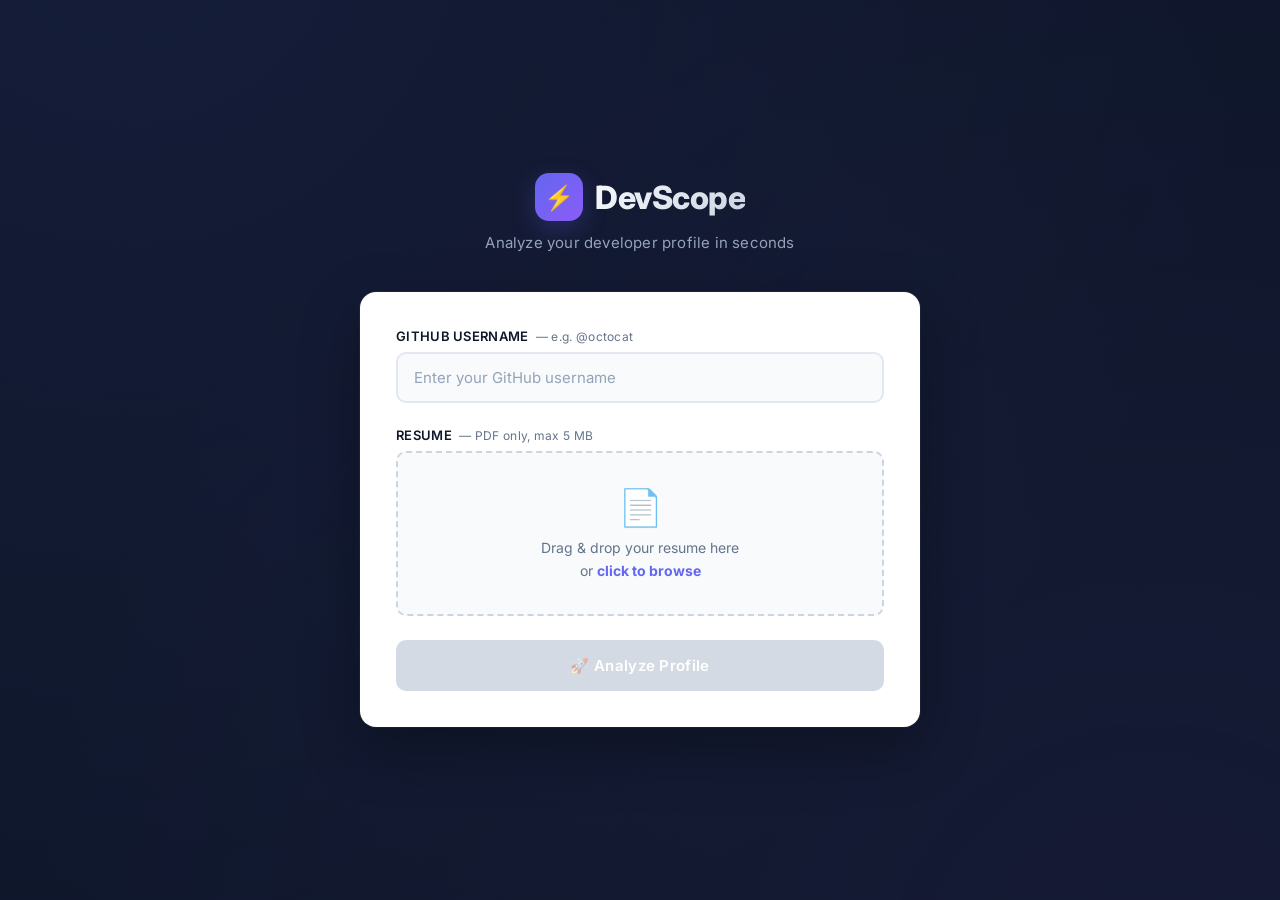
==== src/main/resources/static/index.html @ 1b8dd966 "Frontend (Index and Results)" ====
<!DOCTYPE html>
<html lang="en">
<head>
    <meta charset="UTF-8">
    <meta name="viewport" content="width=device-width, initial-scale=1.0">
    <title>DevScope — Analyze Your Developer Profile</title>
    <meta name="description" content="DevScope analyzes your GitHub profile and resume to generate a comprehensive developer score with actionable suggestions.">
    <link rel="preconnect" href="https://fonts.googleapis.com">
    <link rel="preconnect" href="https://fonts.gstatic.com" crossorigin>
    <link href="https://fonts.googleapis.com/css2?family=Inter:wght@300;400;500;600;700;800&display=swap" rel="stylesheet">
    <style>
        /* ─── Reset & Base ────────────────────────────────────────── */
        *, *::before, *::after {
            margin: 0;
            padding: 0;
            box-sizing: border-box;
        }

        :root {
            --bg-primary: #0f172a;
            --bg-secondary: #1e293b;
            --bg-card: #ffffff;
            --accent: #6366f1;
            --accent-hover: #4f46e5;
            --accent-glow: rgba(99, 102, 241, 0.25);
            --text-primary: #f8fafc;
            --text-secondary: #94a3b8;
            --text-dark: #0f172a;
            --text-muted: #64748b;
            --border: #334155;
            --error: #ef4444;
            --error-bg: rgba(239, 68, 68, 0.1);
            --success: #22c55e;
            --radius: 16px;
            --radius-sm: 10px;
            --transition: 0.3s cubic-bezier(0.4, 0, 0.2, 1);
        }

        body {
            font-family: 'Inter', -apple-system, BlinkMacSystemFont, sans-serif;
            background: var(--bg-primary);
            color: var(--text-primary);
            min-height: 100vh;
            display: flex;
            align-items: center;
            justify-content: center;
            padding: 24px;
            overflow-x: hidden;
        }

        /* ─── Animated Background ─────────────────────────────────── */
        body::before {
            content: '';
            position: fixed;
            top: -50%;
            left: -50%;
            width: 200%;
            height: 200%;
            background: radial-gradient(circle at 30% 20%, rgba(99, 102, 241, 0.08) 0%, transparent 50%),
                        radial-gradient(circle at 70% 80%, rgba(139, 92, 246, 0.06) 0%, transparent 50%);
            animation: bgDrift 20s ease-in-out infinite alternate;
            z-index: -1;
        }

        @keyframes bgDrift {
            0% { transform: translate(0, 0) rotate(0deg); }
            100% { transform: translate(-3%, -3%) rotate(2deg); }
        }

        /* ─── Container ───────────────────────────────────────────── */
        .container {
            width: 100%;
            max-width: 560px;
            animation: fadeSlideUp 0.7s ease-out;
        }

        @keyframes fadeSlideUp {
            from {
                opacity: 0;
                transform: translateY(30px);
            }
            to {
                opacity: 1;
                transform: translateY(0);
            }
        }

        /* ─── Header ──────────────────────────────────────────────── */
        .header {
            text-align: center;
            margin-bottom: 40px;
        }

        .logo {
            display: inline-flex;
            align-items: center;
            gap: 12px;
            margin-bottom: 12px;
        }

        .logo-icon {
            width: 48px;
            height: 48px;
            background: linear-gradient(135deg, var(--accent), #8b5cf6);
            border-radius: 14px;
            display: flex;
            align-items: center;
            justify-content: center;
            font-size: 24px;
            box-shadow: 0 8px 24px var(--accent-glow);
        }

        .logo-text {
            font-size: 32px;
            font-weight: 800;
            letter-spacing: -0.5px;
            background: linear-gradient(135deg, #f8fafc, #cbd5e1);
            -webkit-background-clip: text;
            -webkit-text-fill-color: transparent;
            background-clip: text;
        }

        .subtitle {
            color: var(--text-secondary);
            font-size: 15px;
            font-weight: 400;
            letter-spacing: 0.2px;
        }

        /* ─── Card ────────────────────────────────────────────────── */
        .card {
            background: var(--bg-card);
            border-radius: var(--radius);
            padding: 36px;
            box-shadow: 0 20px 60px rgba(0, 0, 0, 0.3),
                        0 0 0 1px rgba(255, 255, 255, 0.05);
        }

        /* ─── Form ────────────────────────────────────────────────── */
        .form-group {
            margin-bottom: 24px;
        }

        .form-label {
            display: block;
            font-size: 13px;
            font-weight: 600;
            color: var(--text-dark);
            margin-bottom: 8px;
            letter-spacing: 0.3px;
            text-transform: uppercase;
        }

        .form-hint {
            font-size: 12px;
            color: var(--text-muted);
            font-weight: 400;
            text-transform: none;
            margin-left: 4px;
        }

        .text-input {
            width: 100%;
            padding: 14px 16px;
            font-family: 'Inter', sans-serif;
            font-size: 15px;
            color: var(--text-dark);
            background: #f8fafc;
            border: 2px solid #e2e8f0;
            border-radius: var(--radius-sm);
            outline: none;
            transition: var(--transition);
        }

        .text-input::placeholder {
            color: #94a3b8;
        }

        .text-input:focus {
            border-color: var(--accent);
            box-shadow: 0 0 0 4px var(--accent-glow);
            background: #fff;
        }

        /* ─── Drop Zone ───────────────────────────────────────────── */
        .drop-zone {
            position: relative;
            border: 2px dashed #cbd5e1;
            border-radius: var(--radius-sm);
            padding: 32px 16px;
            text-align: center;
            cursor: pointer;
            transition: var(--transition);
            background: #f8fafc;
        }

        .drop-zone:hover,
        .drop-zone.drag-over {
            border-color: var(--accent);
            background: rgba(99, 102, 241, 0.04);
            box-shadow: 0 0 0 4px var(--accent-glow);
        }

        .drop-zone.has-file {
            border-color: var(--success);
            border-style: solid;
            background: rgba(34, 197, 94, 0.04);
        }

        .drop-zone-icon {
            font-size: 36px;
            margin-bottom: 8px;
            display: block;
        }

        .drop-zone-text {
            font-size: 14px;
            color: var(--text-muted);
            line-height: 1.6;
        }

        .drop-zone-text strong {
            color: var(--accent);
        }

        .drop-zone input[type="file"] {
            position: absolute;
            inset: 0;
            width: 100%;
            height: 100%;
            opacity: 0;
            cursor: pointer;
        }

        .file-name {
            display: flex;
            align-items: center;
            justify-content: center;
            gap: 8px;
            margin-top: 12px;
            font-size: 13px;
            font-weight: 500;
            color: var(--success);
        }

        .file-name.hidden {
            display: none;
        }

        /* ─── Button ──────────────────────────────────────────────── */
        .btn-primary {
            width: 100%;
            padding: 16px;
            font-family: 'Inter', sans-serif;
            font-size: 15px;
            font-weight: 600;
            color: #fff;
            background: linear-gradient(135deg, var(--accent), #8b5cf6);
            border: none;
            border-radius: var(--radius-sm);
            cursor: pointer;
            transition: var(--transition);
            letter-spacing: 0.3px;
            position: relative;
            overflow: hidden;
        }

        .btn-primary::before {
            content: '';
            position: absolute;
            inset: 0;
            background: linear-gradient(135deg, rgba(255,255,255,0.1), transparent);
            opacity: 0;
            transition: var(--transition);
        }

        .btn-primary:hover:not(:disabled)::before {
            opacity: 1;
        }

        .btn-primary:hover:not(:disabled) {
            transform: translateY(-2px);
            box-shadow: 0 8px 24px var(--accent-glow);
        }

        .btn-primary:active:not(:disabled) {
            transform: translateY(0);
        }

        .btn-primary:disabled {
            opacity: 0.4;
            cursor: not-allowed;
            background: #94a3b8;
        }

        /* ─── Loading State ───────────────────────────────────────── */
        .loading-overlay {
            display: none;
            flex-direction: column;
            align-items: center;
            gap: 20px;
            padding: 48px 16px;
        }

        .loading-overlay.visible {
            display: flex;
        }

        .spinner {
            width: 48px;
            height: 48px;
            border: 4px solid #e2e8f0;
            border-top-color: var(--accent);
            border-radius: 50%;
            animation: spin 0.8s linear infinite;
        }

        @keyframes spin {
            to { transform: rotate(360deg); }
        }

        .loading-text {
            font-size: 15px;
            font-weight: 500;
            color: var(--text-muted);
        }

        .loading-sub {
            font-size: 12px;
            color: #94a3b8;
            margin-top: -12px;
        }

        /* ─── Error ───────────────────────────────────────────────── */
        .error-msg {
            display: none;
            align-items: center;
            gap: 10px;
            padding: 14px 16px;
            background: var(--error-bg);
            border: 1px solid rgba(239, 68, 68, 0.2);
            border-radius: var(--radius-sm);
            font-size: 13px;
            color: var(--error);
            margin-bottom: 20px;
            line-height: 1.5;
        }

        .error-msg.visible {
            display: flex;
        }

        .error-msg span.icon {
            font-size: 18px;
            flex-shrink: 0;
        }

        /* ─── Footer ──────────────────────────────────────────────── */
        .footer {
            text-align: center;
            margin-top: 28px;
            font-size: 12px;
            color: var(--text-secondary);
        }

        .footer a {
            color: var(--accent);
            text-decoration: none;
        }

        /* ─── Responsive ──────────────────────────────────────────── */
        @media (max-width: 480px) {
            body {
                padding: 16px;
                align-items: flex-start;
                padding-top: 40px;
            }
            .card {
                padding: 24px;
            }
            .logo-text {
                font-size: 26px;
            }
            .logo-icon {
                width: 40px;
                height: 40px;
                font-size: 20px;
            }
        }
    </style>
</head>
<body>
    <div class="container">
        <!-- Header -->
        <div class="header">
            <div class="logo">
                <div class="logo-icon">⚡</div>
                <span class="logo-text">DevScope</span>
            </div>
            <p class="subtitle">Analyze your developer profile in seconds</p>
        </div>

        <!-- Card -->
        <div class="card">
            <!-- Error -->
            <div class="error-msg" id="errorMsg">
                <span class="icon">⚠️</span>
                <span id="errorText">Something went wrong. Please try again.</span>
            </div>

            <!-- Form -->
            <form id="analyzeForm" autocomplete="off">
                <!-- GitHub Username -->
                <div class="form-group">
                    <label class="form-label" for="githubUsername">
                        GitHub Username
                        <span class="form-hint">— e.g. @octocat</span>
                    </label>
                    <input
                        type="text"
                        id="githubUsername"
                        class="text-input"
                        placeholder="Enter your GitHub username"
                        required
                    >
                </div>

                <!-- Resume Upload -->
                <div class="form-group">
                    <label class="form-label">
                        Resume
                        <span class="form-hint">— PDF only, max 5 MB</span>
                    </label>
                    <div class="drop-zone" id="dropZone">
                        <span class="drop-zone-icon">📄</span>
                        <div class="drop-zone-text">
                            Drag & drop your resume here<br>
                            or <strong>click to browse</strong>
                        </div>
                        <input type="file" id="resumeFile" accept=".pdf,application/pdf">
                    </div>
                    <div class="file-name hidden" id="fileName">
                        <span>✅</span>
                        <span id="fileNameText"></span>
                    </div>
                </div>

                <!-- Submit -->
                <button type="submit" class="btn-primary" id="submitBtn" disabled>
                    🚀 Analyze Profile
                </button>
            </form>

            <!-- Loading -->
            <div class="loading-overlay" id="loadingOverlay">
                <div class="spinner"></div>
                <div class="loading-text">Analyzing your profile…</div>
                <div class="loading-sub">Fetching GitHub data & scoring. This may take a moment.</div>
            </div>
        </div>


    </div>

    <script>
        // ═══════════════════════════════════════════════════════════════
        //  Configuration
        // ═══════════════════════════════════════════════════════════════
        const API_BASE_URL = 'http://localhost:8080';

        // ═══════════════════════════════════════════════════════════════
        //  DOM References
        // ═══════════════════════════════════════════════════════════════
        const form           = document.getElementById('analyzeForm');
        const usernameInput  = document.getElementById('githubUsername');
        const resumeInput    = document.getElementById('resumeFile');
        const dropZone       = document.getElementById('dropZone');
        const fileNameEl     = document.getElementById('fileName');
        const fileNameText   = document.getElementById('fileNameText');
        const submitBtn      = document.getElementById('submitBtn');
        const loadingOverlay = document.getElementById('loadingOverlay');
        const errorMsg       = document.getElementById('errorMsg');
        const errorText      = document.getElementById('errorText');

        // ═══════════════════════════════════════════════════════════════
        //  Validation — enable/disable button
        // ═══════════════════════════════════════════════════════════════
        function validateForm() {
            const hasUsername = usernameInput.value.trim().length > 0;
            const hasFile     = resumeInput.files.length > 0;
            submitBtn.disabled = !(hasUsername && hasFile);
        }

        usernameInput.addEventListener('input', validateForm);
        resumeInput.addEventListener('change', () => {
            if (resumeInput.files.length > 0) {
                const file = resumeInput.files[0];
                fileNameText.textContent = file.name;
                fileNameEl.classList.remove('hidden');
                dropZone.classList.add('has-file');
            } else {
                fileNameEl.classList.add('hidden');
                dropZone.classList.remove('has-file');
            }
            validateForm();
        });

        // ─── Drag & Drop visual feedback ─────────────────────────────
        dropZone.addEventListener('dragover', (e) => {
            e.preventDefault();
            dropZone.classList.add('drag-over');
        });
        dropZone.addEventListener('dragleave', () => {
            dropZone.classList.remove('drag-over');
        });
        dropZone.addEventListener('drop', (e) => {
            e.preventDefault();
            dropZone.classList.remove('drag-over');
            if (e.dataTransfer.files.length > 0) {
                resumeInput.files = e.dataTransfer.files;
                resumeInput.dispatchEvent(new Event('change'));
            }
        });

        // ═══════════════════════════════════════════════════════════════
        //  Error Helpers
        // ═══════════════════════════════════════════════════════════════
        function showError(msg) {
            errorText.textContent = msg;
            errorMsg.classList.add('visible');
        }

        function hideError() {
            errorMsg.classList.remove('visible');
        }

        // ═══════════════════════════════════════════════════════════════
        //  Form Submission
        // ═══════════════════════════════════════════════════════════════
        form.addEventListener('submit', async (e) => {
            e.preventDefault();
            hideError();

            const username = usernameInput.value.trim();
            const file     = resumeInput.files[0];

            if (!username || !file) return;

            // Switch to loading state
            form.style.display = 'none';
            loadingOverlay.classList.add('visible');

            try {
                // ── POST /api/analyze ───────────────────────────────
                const formData = new FormData();
                formData.append('githubUsername', username);
                formData.append('resume', file);

                const postRes = await fetch(`${API_BASE_URL}/api/analyze`, {
                    method: 'POST',
                    body: formData,
                });

                if (!postRes.ok) {
                    const errBody = await postRes.json().catch(() => null);
                    throw new Error(errBody?.error || `Server returned ${postRes.status}`);
                }

                const { id } = await postRes.json();

                // ── Poll GET /api/analyze/{id} every 2s ─────────────
                pollForResult(id);

            } catch (err) {
                form.style.display = 'block';
                loadingOverlay.classList.remove('visible');
                showError(err.message || 'Failed to start analysis. Is the backend running?');
            }
        });

        // ═══════════════════════════════════════════════════════════════
        //  Polling
        // ═══════════════════════════════════════════════════════════════
        function pollForResult(id) {
            const interval = setInterval(async () => {
                try {
                    const res = await fetch(`${API_BASE_URL}/api/analyze/${id}`);

                    if (!res.ok) {
                        throw new Error(`Polling failed with status ${res.status}`);
                    }

                    const data = await res.json();

                    if (data.status === 'COMPLETED') {
                        clearInterval(interval);
                        window.location.href = `results.html?id=${id}`;
                    } else if (data.status === 'FAILED') {
                        clearInterval(interval);
                        form.style.display = 'block';
                        loadingOverlay.classList.remove('visible');
                        showError(data.suggestions || 'Analysis failed. Please check the username and try again.');
                    }
                    // else still PROCESSING — keep polling
                } catch (err) {
                    clearInterval(interval);
                    form.style.display = 'block';
                    loadingOverlay.classList.remove('visible');
                    showError(err.message || 'Lost connection while waiting for results.');
                }
            }, 2000);
        }
    </script>
</body>
</html>
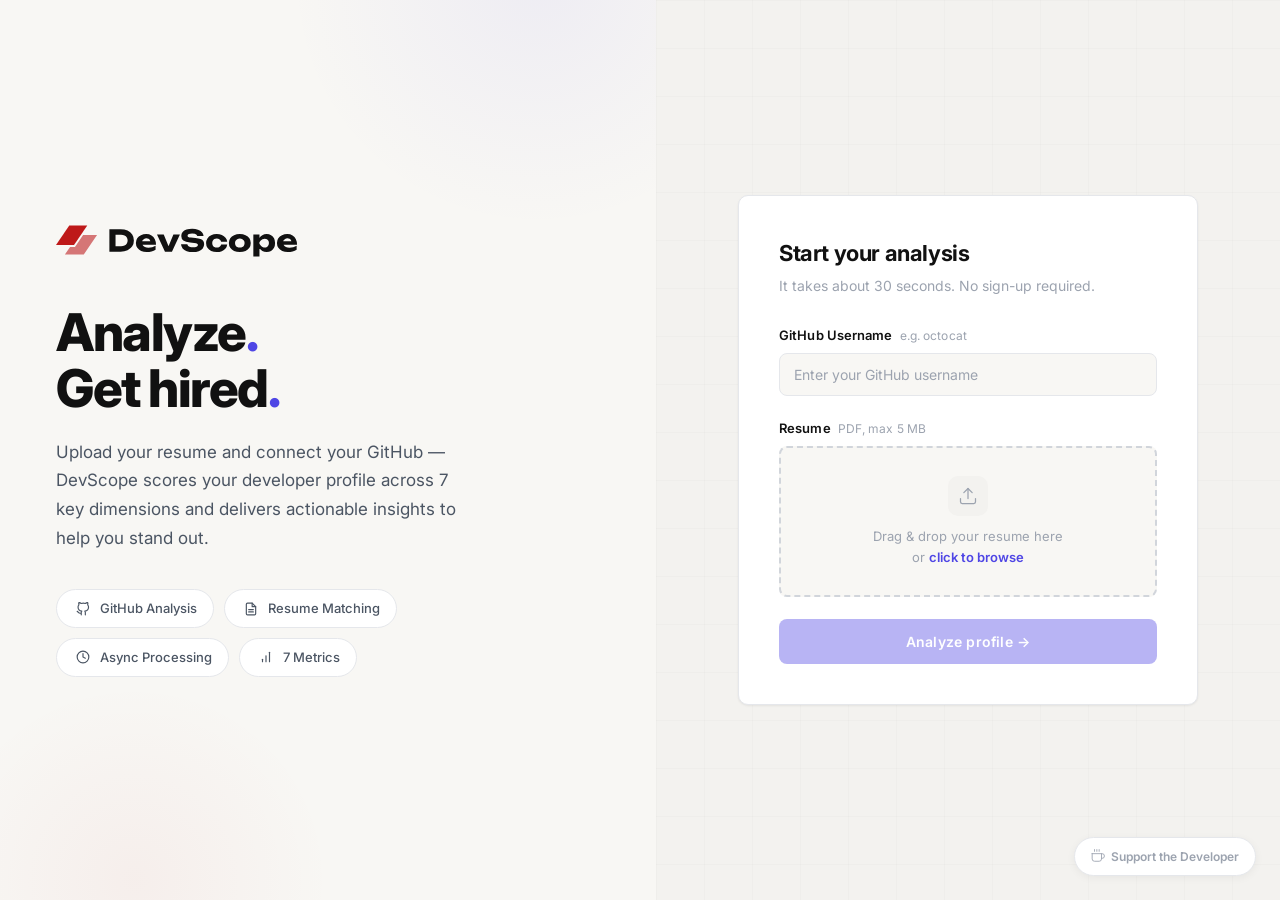
==== commit 93284805: "UI Changes" ====
--- a/src/main/resources/static/index.html
+++ b/src/main/resources/static/index.html
@@ -1,615 +1,264 @@
 <!DOCTYPE html>
 <html lang="en">
 <head>
-    <meta charset="UTF-8">
-    <meta name="viewport" content="width=device-width, initial-scale=1.0">
-    <title>DevScope — Analyze Your Developer Profile</title>
-    <meta name="description" content="DevScope analyzes your GitHub profile and resume to generate a comprehensive developer score with actionable suggestions.">
-    <link rel="preconnect" href="https://fonts.googleapis.com">
-    <link rel="preconnect" href="https://fonts.gstatic.com" crossorigin>
-    <link href="https://fonts.googleapis.com/css2?family=Inter:wght@300;400;500;600;700;800&display=swap" rel="stylesheet">
-    <style>
-        /* ─── Reset & Base ────────────────────────────────────────── */
-        *, *::before, *::after {
-            margin: 0;
-            padding: 0;
-            box-sizing: border-box;
-        }
-
-        :root {
-            --bg-primary: #0f172a;
-            --bg-secondary: #1e293b;
-            --bg-card: #ffffff;
-            --accent: #6366f1;
-            --accent-hover: #4f46e5;
-            --accent-glow: rgba(99, 102, 241, 0.25);
-            --text-primary: #f8fafc;
-            --text-secondary: #94a3b8;
-            --text-dark: #0f172a;
-            --text-muted: #64748b;
-            --border: #334155;
-            --error: #ef4444;
-            --error-bg: rgba(239, 68, 68, 0.1);
-            --success: #22c55e;
-            --radius: 16px;
-            --radius-sm: 10px;
-            --transition: 0.3s cubic-bezier(0.4, 0, 0.2, 1);
-        }
-
-        body {
-            font-family: 'Inter', -apple-system, BlinkMacSystemFont, sans-serif;
-            background: var(--bg-primary);
-            color: var(--text-primary);
-            min-height: 100vh;
-            display: flex;
-            align-items: center;
-            justify-content: center;
-            padding: 24px;
-            overflow-x: hidden;
-        }
-
-        /* ─── Animated Background ─────────────────────────────────── */
-        body::before {
-            content: '';
-            position: fixed;
-            top: -50%;
-            left: -50%;
-            width: 200%;
-            height: 200%;
-            background: radial-gradient(circle at 30% 20%, rgba(99, 102, 241, 0.08) 0%, transparent 50%),
-                        radial-gradient(circle at 70% 80%, rgba(139, 92, 246, 0.06) 0%, transparent 50%);
-            animation: bgDrift 20s ease-in-out infinite alternate;
-            z-index: -1;
-        }
-
-        @keyframes bgDrift {
-            0% { transform: translate(0, 0) rotate(0deg); }
-            100% { transform: translate(-3%, -3%) rotate(2deg); }
-        }
-
-        /* ─── Container ───────────────────────────────────────────── */
-        .container {
-            width: 100%;
-            max-width: 560px;
-            animation: fadeSlideUp 0.7s ease-out;
-        }
-
-        @keyframes fadeSlideUp {
-            from {
-                opacity: 0;
-                transform: translateY(30px);
-            }
-            to {
-                opacity: 1;
-                transform: translateY(0);
-            }
-        }
-
-        /* ─── Header ──────────────────────────────────────────────── */
-        .header {
-            text-align: center;
-            margin-bottom: 40px;
-        }
-
-        .logo {
-            display: inline-flex;
-            align-items: center;
-            gap: 12px;
-            margin-bottom: 12px;
-        }
-
-        .logo-icon {
-            width: 48px;
-            height: 48px;
-            background: linear-gradient(135deg, var(--accent), #8b5cf6);
-            border-radius: 14px;
-            display: flex;
-            align-items: center;
-            justify-content: center;
-            font-size: 24px;
-            box-shadow: 0 8px 24px var(--accent-glow);
-        }
-
-        .logo-text {
-            font-size: 32px;
-            font-weight: 800;
-            letter-spacing: -0.5px;
-            background: linear-gradient(135deg, #f8fafc, #cbd5e1);
-            -webkit-background-clip: text;
-            -webkit-text-fill-color: transparent;
-            background-clip: text;
-        }
-
-        .subtitle {
-            color: var(--text-secondary);
-            font-size: 15px;
-            font-weight: 400;
-            letter-spacing: 0.2px;
-        }
-
-        /* ─── Card ────────────────────────────────────────────────── */
-        .card {
-            background: var(--bg-card);
-            border-radius: var(--radius);
-            padding: 36px;
-            box-shadow: 0 20px 60px rgba(0, 0, 0, 0.3),
-                        0 0 0 1px rgba(255, 255, 255, 0.05);
-        }
-
-        /* ─── Form ────────────────────────────────────────────────── */
-        .form-group {
-            margin-bottom: 24px;
-        }
-
-        .form-label {
-            display: block;
-            font-size: 13px;
-            font-weight: 600;
-            color: var(--text-dark);
-            margin-bottom: 8px;
-            letter-spacing: 0.3px;
-            text-transform: uppercase;
-        }
-
-        .form-hint {
-            font-size: 12px;
-            color: var(--text-muted);
-            font-weight: 400;
-            text-transform: none;
-            margin-left: 4px;
-        }
-
-        .text-input {
-            width: 100%;
-            padding: 14px 16px;
-            font-family: 'Inter', sans-serif;
-            font-size: 15px;
-            color: var(--text-dark);
-            background: #f8fafc;
-            border: 2px solid #e2e8f0;
-            border-radius: var(--radius-sm);
-            outline: none;
-            transition: var(--transition);
-        }
-
-        .text-input::placeholder {
-            color: #94a3b8;
-        }
-
-        .text-input:focus {
-            border-color: var(--accent);
-            box-shadow: 0 0 0 4px var(--accent-glow);
-            background: #fff;
-        }
-
-        /* ─── Drop Zone ───────────────────────────────────────────── */
-        .drop-zone {
-            position: relative;
-            border: 2px dashed #cbd5e1;
-            border-radius: var(--radius-sm);
-            padding: 32px 16px;
-            text-align: center;
-            cursor: pointer;
-            transition: var(--transition);
-            background: #f8fafc;
-        }
-
-        .drop-zone:hover,
-        .drop-zone.drag-over {
-            border-color: var(--accent);
-            background: rgba(99, 102, 241, 0.04);
-            box-shadow: 0 0 0 4px var(--accent-glow);
-        }
-
-        .drop-zone.has-file {
-            border-color: var(--success);
-            border-style: solid;
-            background: rgba(34, 197, 94, 0.04);
-        }
-
-        .drop-zone-icon {
-            font-size: 36px;
-            margin-bottom: 8px;
-            display: block;
-        }
-
-        .drop-zone-text {
-            font-size: 14px;
-            color: var(--text-muted);
-            line-height: 1.6;
-        }
-
-        .drop-zone-text strong {
-            color: var(--accent);
-        }
-
-        .drop-zone input[type="file"] {
-            position: absolute;
-            inset: 0;
-            width: 100%;
-            height: 100%;
-            opacity: 0;
-            cursor: pointer;
-        }
-
-        .file-name {
-            display: flex;
-            align-items: center;
-            justify-content: center;
-            gap: 8px;
-            margin-top: 12px;
-            font-size: 13px;
-            font-weight: 500;
-            color: var(--success);
-        }
-
-        .file-name.hidden {
-            display: none;
-        }
-
-        /* ─── Button ──────────────────────────────────────────────── */
-        .btn-primary {
-            width: 100%;
-            padding: 16px;
-            font-family: 'Inter', sans-serif;
-            font-size: 15px;
-            font-weight: 600;
-            color: #fff;
-            background: linear-gradient(135deg, var(--accent), #8b5cf6);
-            border: none;
-            border-radius: var(--radius-sm);
-            cursor: pointer;
-            transition: var(--transition);
-            letter-spacing: 0.3px;
-            position: relative;
-            overflow: hidden;
-        }
-
-        .btn-primary::before {
-            content: '';
-            position: absolute;
-            inset: 0;
-            background: linear-gradient(135deg, rgba(255,255,255,0.1), transparent);
-            opacity: 0;
-            transition: var(--transition);
-        }
-
-        .btn-primary:hover:not(:disabled)::before {
-            opacity: 1;
-        }
-
-        .btn-primary:hover:not(:disabled) {
-            transform: translateY(-2px);
-            box-shadow: 0 8px 24px var(--accent-glow);
-        }
-
-        .btn-primary:active:not(:disabled) {
-            transform: translateY(0);
-        }
-
-        .btn-primary:disabled {
-            opacity: 0.4;
-            cursor: not-allowed;
-            background: #94a3b8;
-        }
-
-        /* ─── Loading State ───────────────────────────────────────── */
-        .loading-overlay {
-            display: none;
-            flex-direction: column;
-            align-items: center;
-            gap: 20px;
-            padding: 48px 16px;
-        }
-
-        .loading-overlay.visible {
-            display: flex;
-        }
-
-        .spinner {
-            width: 48px;
-            height: 48px;
-            border: 4px solid #e2e8f0;
-            border-top-color: var(--accent);
-            border-radius: 50%;
-            animation: spin 0.8s linear infinite;
-        }
-
-        @keyframes spin {
-            to { transform: rotate(360deg); }
-        }
-
-        .loading-text {
-            font-size: 15px;
-            font-weight: 500;
-            color: var(--text-muted);
-        }
-
-        .loading-sub {
-            font-size: 12px;
-            color: #94a3b8;
-            margin-top: -12px;
-        }
-
-        /* ─── Error ───────────────────────────────────────────────── */
-        .error-msg {
-            display: none;
-            align-items: center;
-            gap: 10px;
-            padding: 14px 16px;
-            background: var(--error-bg);
-            border: 1px solid rgba(239, 68, 68, 0.2);
-            border-radius: var(--radius-sm);
-            font-size: 13px;
-            color: var(--error);
-            margin-bottom: 20px;
-            line-height: 1.5;
-        }
-
-        .error-msg.visible {
-            display: flex;
-        }
-
-        .error-msg span.icon {
-            font-size: 18px;
-            flex-shrink: 0;
-        }
-
-        /* ─── Footer ──────────────────────────────────────────────── */
-        .footer {
-            text-align: center;
-            margin-top: 28px;
-            font-size: 12px;
-            color: var(--text-secondary);
-        }
-
-        .footer a {
-            color: var(--accent);
-            text-decoration: none;
-        }
-
-        /* ─── Responsive ──────────────────────────────────────────── */
-        @media (max-width: 480px) {
-            body {
-                padding: 16px;
-                align-items: flex-start;
-                padding-top: 40px;
-            }
-            .card {
-                padding: 24px;
-            }
-            .logo-text {
-                font-size: 26px;
-            }
-            .logo-icon {
-                width: 40px;
-                height: 40px;
-                font-size: 20px;
-            }
-        }
-    </style>
+  <meta charset="UTF-8">
+  <meta name="viewport" content="width=device-width, initial-scale=1.0">
+  <title>DevScope - Analyze Your Developer Profile</title>
+  <link rel="icon" type="image/svg+xml" href="/favicon.svg">
+  <meta name="description" content="DevScope analyzes your GitHub profile and resume to generate a comprehensive developer score with actionable suggestions for career growth.">
+  <link rel="stylesheet" href="styles.css">
 </head>
 <body>
-    <div class="container">
-        <!-- Header -->
-        <div class="header">
-            <div class="logo">
-                <div class="logo-icon">⚡</div>
-                <span class="logo-text">DevScope</span>
+
+  <div class="split-layout">
+    <!-- ════════════════════════════════════════════════════════════════
+         LEFT COLUMN — Hero / Marketing
+         ════════════════════════════════════════════════════════════════ -->
+    <div class="split-left">
+      <div class="left-content">
+
+        <!-- Brand Logo (SVG) -->
+        <div class="brand-logo">
+          <svg data-logo="logo" xmlns="http://www.w3.org/2000/svg" viewBox="0 0 282.5899963378906 39.775" width="282.5899963378906" height="39.775">
+            <g id="logogram" transform="translate(0, 2.8874999999999993) rotate(0 24 17)"><path d="M15.4992 0H36.5808L21.0816 22.9729H0L15.4992 0Z" fill="#BE1919"/><path d="M16.4224 25.102L10.4192 34H32.5008L48 11.0271H31.7024L22.2064 25.102H16.4224Z" fill="#D57676"/></g>
+            <g id="logotype" transform="translate(54, 0.5)"><path fill="#111111" d="M8.45 6.75L21.54 6.75Q26.20 6.75 29.71 8.38Q33.23 10.00 35.17 12.96Q37.12 15.92 37.12 19.88L37.12 19.88Q37.12 23.83 35.17 26.79Q33.23 29.75 29.71 31.37Q26.20 33 21.54 33L21.54 33L8.45 33L8.45 6.75ZM15.66 9.79L15.66 29.95L12.20 26.56L22.10 26.56Q24.45 26.56 26.18 25.74Q27.91 24.91 28.86 23.41Q29.80 21.91 29.80 19.88L29.80 19.88Q29.80 17.81 28.86 16.32Q27.91 14.83 26.18 14.01Q24.45 13.19 22.10 13.19L22.10 13.19L12.20 13.19L15.66 9.79ZM52.10 33.56L52.10 33.56Q48.46 33.56 45.60 32.23Q42.75 30.90 41.11 28.50Q39.46 26.11 39.46 22.92L39.46 22.92Q39.46 19.80 41.04 17.44Q42.61 15.08 45.36 13.75Q48.11 12.42 51.57 12.42L51.57 12.42Q55.18 12.42 57.71 13.98Q60.25 15.53 61.63 18.37Q63.02 21.20 63.02 25.05L63.02 25.05L45.24 25.05L45.24 20.75L58.99 20.75L56.65 22.25Q56.51 20.71 55.88 19.65Q55.25 18.58 54.21 18.02Q53.18 17.46 51.75 17.46L51.75 17.46Q50.17 17.46 49.05 18.09Q47.93 18.72 47.30 19.82Q46.67 20.92 46.67 22.39L46.67 22.39Q46.67 24.28 47.53 25.60Q48.39 26.91 50.05 27.61Q51.71 28.31 54.13 28.31L54.13 28.31Q56.33 28.31 58.52 27.73Q60.71 27.16 62.49 26.11L62.49 26.11L62.49 30.66Q60.43 32.05 57.78 32.81Q55.14 33.56 52.10 33.56ZM72.05 13.01L78.87 29.61L76.42 29.57L83.35 13.01L90.98 13.01L81.64 33L73.48 33L64.14 13.01L72.05 13.01ZM92.28 24.39L92.28 24.39L99.66 24.39Q99.84 25.48 100.68 26.28Q101.52 27.09 102.93 27.52Q104.35 27.96 106.28 27.96L106.28 27.96Q108.94 27.96 110.48 27.28Q112.02 26.59 112.02 25.27L112.02 25.27Q112.02 24.25 111.14 23.69Q110.27 23.13 107.78 22.88L107.78 22.88L102.88 22.43Q97.46 21.94 95.01 19.96Q92.56 17.98 92.56 14.63L92.56 14.63Q92.56 11.89 94.15 10.00Q95.74 8.11 98.63 7.15Q101.52 6.19 105.37 6.19L105.37 6.19Q109.15 6.19 112.09 7.26Q115.03 8.32 116.76 10.28Q118.49 12.24 118.63 14.83L118.63 14.83L111.28 14.83Q111.14 13.89 110.39 13.21Q109.64 12.52 108.34 12.16Q107.05 11.79 105.23 11.79L105.23 11.79Q102.78 11.79 101.34 12.44Q99.91 13.08 99.91 14.34L99.91 14.34Q99.91 15.25 100.76 15.81Q101.62 16.38 103.86 16.58L103.86 16.58L109.08 17.11Q112.82 17.46 115.06 18.32Q117.30 19.17 118.32 20.68Q119.33 22.18 119.33 24.42L119.33 24.42Q119.33 27.19 117.69 29.24Q116.04 31.29 113.07 32.42Q110.09 33.56 106.14 33.56L106.14 33.56Q102.08 33.56 98.98 32.42Q95.88 31.29 94.13 29.20Q92.38 27.12 92.28 24.39ZM139.21 24.56L146.31 24.56Q146.04 27.26 144.36 29.29Q142.68 31.32 140.00 32.44Q137.32 33.56 134.00 33.56L134.00 33.56Q130.32 33.56 127.52 32.23Q124.72 30.90 123.15 28.52Q121.57 26.14 121.57 23.02L121.57 23.02Q121.57 19.88 123.15 17.49Q124.72 15.11 127.52 13.77Q130.32 12.42 134.00 12.42L134.00 12.42Q137.32 12.42 140.00 13.56Q142.68 14.69 144.36 16.71Q146.04 18.72 146.31 21.45L146.31 21.45L139.21 21.45Q138.83 19.66 137.43 18.70Q136.03 17.74 134.00 17.74L134.00 17.74Q132.42 17.74 131.25 18.35Q130.08 18.96 129.43 20.14Q128.78 21.31 128.78 23.02L128.78 23.02Q128.78 24.70 129.43 25.88Q130.08 27.05 131.25 27.66Q132.42 28.27 134.00 28.27L134.00 28.27Q136.03 28.27 137.44 27.26Q138.86 26.24 139.21 24.56L139.21 24.56ZM161.05 33.56L161.05 33.56Q157.20 33.56 154.33 32.25Q151.46 30.93 149.85 28.54Q148.24 26.14 148.24 23.02L148.24 23.02Q148.24 19.84 149.85 17.46Q151.46 15.08 154.33 13.75Q157.20 12.42 161.05 12.42L161.05 12.42Q164.87 12.42 167.75 13.75Q170.64 15.08 172.25 17.46Q173.86 19.84 173.86 23.02L173.86 23.02Q173.86 26.14 172.25 28.54Q170.64 30.93 167.75 32.25Q164.87 33.56 161.05 33.56ZM161.05 28.27L161.05 28.27Q162.80 28.27 164.04 27.64Q165.28 27.02 165.95 25.82Q166.62 24.63 166.62 23.02L166.62 23.02Q166.62 21.34 165.95 20.17Q165.28 19 164.04 18.37Q162.80 17.74 161.05 17.74L161.05 17.74Q159.30 17.74 158.04 18.37Q156.78 19 156.12 20.17Q155.45 21.34 155.45 22.99L155.45 22.99Q155.45 24.63 156.12 25.82Q156.78 27.02 158.04 27.64Q159.30 28.27 161.05 28.27ZM176.87 38.77L176.87 13.01L184.04 13.01L184.04 18.75L183.73 19.59L183.73 25.20L184.04 26.84L184.04 38.77L176.87 38.77ZM181.77 23.02L181.77 23.02Q182.22 19.77 183.68 17.41Q185.13 15.04 187.37 13.73Q189.61 12.42 192.44 12.42L192.44 12.42Q195.38 12.42 197.61 13.75Q199.83 15.08 201.07 17.46Q202.31 19.84 202.31 23.02L202.31 23.02Q202.31 26.14 201.07 28.54Q199.83 30.93 197.61 32.25Q195.38 33.56 192.44 33.56L192.44 33.56Q189.61 33.56 187.37 32.25Q185.13 30.93 183.69 28.55Q182.26 26.17 181.77 23.02ZM195.10 23.02L195.10 23.02Q195.10 21.52 194.49 20.36Q193.88 19.21 192.78 18.54Q191.68 17.88 190.28 17.88L190.28 17.88Q188.84 17.88 187.54 18.54Q186.25 19.21 185.27 20.36Q184.29 21.52 183.76 23.02L183.76 23.02Q184.29 24.49 185.27 25.65Q186.25 26.80 187.54 27.45Q188.84 28.10 190.28 28.10L190.28 28.10Q191.68 28.10 192.78 27.45Q193.88 26.80 194.49 25.65Q195.10 24.49 195.10 23.02ZM217.12 33.56L217.12 33.56Q213.48 33.56 210.63 32.23Q207.78 30.90 206.13 28.50Q204.49 26.11 204.49 22.92L204.49 22.92Q204.49 19.80 206.06 17.44Q207.63 15.08 210.38 13.75Q213.13 12.42 216.59 12.42L216.59 12.42Q220.20 12.42 222.74 13.98Q225.28 15.53 226.66 18.37Q228.04 21.20 228.04 25.05L228.04 25.05L210.26 25.05L210.26 20.75L224.02 20.75L221.67 22.25Q221.53 20.71 220.90 19.65Q220.27 18.58 219.24 18.02Q218.21 17.46 216.77 17.46L216.77 17.46Q215.19 17.46 214.07 18.09Q212.96 18.72 212.32 19.82Q211.69 20.92 211.69 22.39L211.69 22.39Q211.69 24.28 212.55 25.60Q213.41 26.91 215.07 27.61Q216.74 28.31 219.15 28.31L219.15 28.31Q221.36 28.31 223.54 27.73Q225.73 27.16 227.52 26.11L227.52 26.11L227.52 30.66Q225.45 32.05 222.81 32.81Q220.16 33.56 217.12 33.56Z"/></g>
+          </svg>
+        </div>
+
+        <!-- Headline -->
+        <h1 class="hero-headline">
+          Analyze<span class="accent-dot">.</span><br>
+          Get hired<span class="accent-dot">.</span>
+        </h1>
+
+        <!-- Body -->
+        <p class="hero-body">
+          Upload your resume and connect your GitHub — DevScope scores your developer profile across 7 key dimensions and delivers actionable insights to help you stand out.
+        </p>
+
+        <!-- Feature Badges -->
+        <div class="feature-badges">
+          <span class="badge">
+            <span class="badge-icon">
+              <svg width="14" height="14" viewBox="0 0 24 24" fill="none" stroke="currentColor" stroke-width="2" stroke-linecap="round" stroke-linejoin="round"><path d="M9 19c-5 1.5-5-2.5-7-3m14 6v-3.87a3.37 3.37 0 0 0-.94-2.61c3.14-.35 6.44-1.54 6.44-7A5.44 5.44 0 0 0 20 4.77 5.07 5.07 0 0 0 19.91 1S18.73.65 16 2.48a13.38 13.38 0 0 0-7 0C6.27.65 5.09 1 5.09 1A5.07 5.07 0 0 0 5 4.77a5.44 5.44 0 0 0-1.5 3.78c0 5.42 3.3 6.61 6.44 7A3.37 3.37 0 0 0 9 18.13V22"/></svg>
+            </span>
+            GitHub Analysis
+          </span>
+          <span class="badge">
+            <span class="badge-icon">
+              <svg width="14" height="14" viewBox="0 0 24 24" fill="none" stroke="currentColor" stroke-width="2" stroke-linecap="round" stroke-linejoin="round"><path d="M14 2H6a2 2 0 0 0-2 2v16a2 2 0 0 0 2 2h12a2 2 0 0 0 2-2V8z"/><polyline points="14 2 14 8 20 8"/><line x1="16" y1="13" x2="8" y2="13"/><line x1="16" y1="17" x2="8" y2="17"/></svg>
+            </span>
+            Resume Matching
+          </span>
+          <span class="badge">
+            <span class="badge-icon">
+              <svg width="14" height="14" viewBox="0 0 24 24" fill="none" stroke="currentColor" stroke-width="2" stroke-linecap="round" stroke-linejoin="round"><circle cx="12" cy="12" r="10"/><polyline points="12 6 12 12 16 14"/></svg>
+            </span>
+            Async Processing
+          </span>
+          <span class="badge">
+            <span class="badge-icon">
+              <svg width="14" height="14" viewBox="0 0 24 24" fill="none" stroke="currentColor" stroke-width="2" stroke-linecap="round" stroke-linejoin="round"><path d="M12 20V10"/><path d="M18 20V4"/><path d="M6 20v-4"/></svg>
+            </span>
+            7 Metrics
+          </span>
+        </div>
+      </div>
+    </div>
+
+    <!-- ════════════════════════════════════════════════════════════════
+         RIGHT COLUMN — Form Card
+         ════════════════════════════════════════════════════════════════ -->
+    <div class="split-right">
+      <div class="form-card" id="formCard">
+
+        <h2 class="form-card-title">Start your analysis</h2>
+        <p class="form-card-subtitle">It takes about 30 seconds. No sign-up required.</p>
+
+        <!-- Error -->
+        <div class="error-msg" id="errorMsg">
+          <span class="err-icon">
+            <svg width="16" height="16" viewBox="0 0 24 24" fill="none" stroke="currentColor" stroke-width="2" stroke-linecap="round" stroke-linejoin="round"><circle cx="12" cy="12" r="10"/><line x1="12" y1="8" x2="12" y2="12"/><line x1="12" y1="16" x2="12.01" y2="16"/></svg>
+          </span>
+          <span id="errorText">Something went wrong. Please try again.</span>
+        </div>
+
+        <!-- Form -->
+        <form id="analyzeForm" autocomplete="off">
+          <!-- GitHub Username -->
+          <div class="form-group">
+            <label class="form-label" for="githubUsername">
+              GitHub Username
+              <span class="form-hint">e.g. octocat</span>
+            </label>
+            <input
+              type="text"
+              id="githubUsername"
+              class="text-input"
+              placeholder="Enter your GitHub username"
+              required
+            >
+          </div>
+
+          <!-- Resume Upload -->
+          <div class="form-group">
+            <label class="form-label">
+              Resume
+              <span class="form-hint">PDF, max 5 MB</span>
+            </label>
+            <div class="drop-zone" id="dropZone">
+              <div class="drop-zone-icon">
+                <svg viewBox="0 0 24 24"><path d="M21 15v4a2 2 0 0 1-2 2H5a2 2 0 0 1-2-2v-4"/><polyline points="17 8 12 3 7 8"/><line x1="12" y1="3" x2="12" y2="15"/></svg>
+              </div>
+              <div class="drop-zone-text">
+                Drag &amp; drop your resume here<br>
+                or <strong>click to browse</strong>
+              </div>
+              <input type="file" id="resumeFile" accept=".pdf,application/pdf">
             </div>
-            <p class="subtitle">Analyze your developer profile in seconds</p>
-        </div>
-
-        <!-- Card -->
-        <div class="card">
-            <!-- Error -->
-            <div class="error-msg" id="errorMsg">
-                <span class="icon">⚠️</span>
-                <span id="errorText">Something went wrong. Please try again.</span>
+            <div class="file-info" id="fileInfo">
+              <svg width="14" height="14" viewBox="0 0 24 24" fill="none" stroke="currentColor" stroke-width="2.5" stroke-linecap="round" stroke-linejoin="round"><polyline points="20 6 9 17 4 12"/></svg>
+              <span id="fileInfoText"></span>
             </div>
-
-            <!-- Form -->
-            <form id="analyzeForm" autocomplete="off">
-                <!-- GitHub Username -->
-                <div class="form-group">
-                    <label class="form-label" for="githubUsername">
-                        GitHub Username
-                        <span class="form-hint">— e.g. @octocat</span>
-                    </label>
-                    <input
-                        type="text"
-                        id="githubUsername"
-                        class="text-input"
-                        placeholder="Enter your GitHub username"
-                        required
-                    >
-                </div>
-
-                <!-- Resume Upload -->
-                <div class="form-group">
-                    <label class="form-label">
-                        Resume
-                        <span class="form-hint">— PDF only, max 5 MB</span>
-                    </label>
-                    <div class="drop-zone" id="dropZone">
-                        <span class="drop-zone-icon">📄</span>
-                        <div class="drop-zone-text">
-                            Drag & drop your resume here<br>
-                            or <strong>click to browse</strong>
-                        </div>
-                        <input type="file" id="resumeFile" accept=".pdf,application/pdf">
-                    </div>
-                    <div class="file-name hidden" id="fileName">
-                        <span>✅</span>
-                        <span id="fileNameText"></span>
-                    </div>
-                </div>
-
-                <!-- Submit -->
-                <button type="submit" class="btn-primary" id="submitBtn" disabled>
-                    🚀 Analyze Profile
-                </button>
-            </form>
-
-            <!-- Loading -->
-            <div class="loading-overlay" id="loadingOverlay">
-                <div class="spinner"></div>
-                <div class="loading-text">Analyzing your profile…</div>
-                <div class="loading-sub">Fetching GitHub data & scoring. This may take a moment.</div>
-            </div>
-        </div>
-
-
+          </div>
+
+          <!-- CTA -->
+          <button type="submit" class="btn-cta" id="submitBtn" disabled>
+            Analyze profile →
+          </button>
+        </form>
+
+        <!-- Loading State -->
+        <div class="form-loading" id="formLoading">
+          <div class="spinner"></div>
+          <div class="loading-title">Analyzing your profile…</div>
+          <div class="loading-sub">Fetching GitHub data &amp; scoring. This may take a moment.</div>
+        </div>
+
+      </div>
     </div>
-
-    <script>
-        // ═══════════════════════════════════════════════════════════════
-        //  Configuration
-        // ═══════════════════════════════════════════════════════════════
-        const API_BASE_URL = 'http://localhost:8080';
-
-        // ═══════════════════════════════════════════════════════════════
-        //  DOM References
-        // ═══════════════════════════════════════════════════════════════
-        const form           = document.getElementById('analyzeForm');
-        const usernameInput  = document.getElementById('githubUsername');
-        const resumeInput    = document.getElementById('resumeFile');
-        const dropZone       = document.getElementById('dropZone');
-        const fileNameEl     = document.getElementById('fileName');
-        const fileNameText   = document.getElementById('fileNameText');
-        const submitBtn      = document.getElementById('submitBtn');
-        const loadingOverlay = document.getElementById('loadingOverlay');
-        const errorMsg       = document.getElementById('errorMsg');
-        const errorText      = document.getElementById('errorText');
-
-        // ═══════════════════════════════════════════════════════════════
-        //  Validation — enable/disable button
-        // ═══════════════════════════════════════════════════════════════
-        function validateForm() {
-            const hasUsername = usernameInput.value.trim().length > 0;
-            const hasFile     = resumeInput.files.length > 0;
-            submitBtn.disabled = !(hasUsername && hasFile);
+  </div>
+
+  <!-- ══════════════════════════════════════════════════════════════════
+       SCRIPT
+       ══════════════════════════════════════════════════════════════════ -->
+  <script>
+    // ─── DOM ──────────────────────────────────────────────────────────
+    const form         = document.getElementById('analyzeForm');
+    const usernameIn   = document.getElementById('githubUsername');
+    const resumeIn     = document.getElementById('resumeFile');
+    const dropZone     = document.getElementById('dropZone');
+    const fileInfo     = document.getElementById('fileInfo');
+    const fileInfoText = document.getElementById('fileInfoText');
+    const submitBtn    = document.getElementById('submitBtn');
+    const formLoading  = document.getElementById('formLoading');
+    const errorMsg     = document.getElementById('errorMsg');
+    const errorText    = document.getElementById('errorText');
+
+    // ─── Validation ──────────────────────────────────────────────────
+    function validate() {
+      const ok = usernameIn.value.trim().length > 0 && resumeIn.files.length > 0;
+      submitBtn.disabled = !ok;
+    }
+
+    usernameIn.addEventListener('input', validate);
+
+    resumeIn.addEventListener('change', () => {
+      hideError();
+      if (resumeIn.files.length > 0) {
+        const file = resumeIn.files[0];
+
+        if (file.size > 5 * 1024 * 1024) {
+          showError('File size exceeds the 5MB limit. Please choose a smaller file.');
+          resumeIn.value = '';
+          fileInfo.classList.remove('visible');
+          dropZone.classList.remove('has-file');
+          validate();
+          return;
         }
 
-        usernameInput.addEventListener('input', validateForm);
-        resumeInput.addEventListener('change', () => {
-            if (resumeInput.files.length > 0) {
-                const file = resumeInput.files[0];
-                fileNameText.textContent = file.name;
-                fileNameEl.classList.remove('hidden');
-                dropZone.classList.add('has-file');
-            } else {
-                fileNameEl.classList.add('hidden');
-                dropZone.classList.remove('has-file');
-            }
-            validateForm();
+        fileInfoText.textContent = file.name;
+        fileInfo.classList.add('visible');
+        dropZone.classList.add('has-file');
+      } else {
+        fileInfo.classList.remove('visible');
+        dropZone.classList.remove('has-file');
+      }
+      validate();
+    });
+
+    // ─── Drag & Drop ─────────────────────────────────────────────────
+    dropZone.addEventListener('dragover', (e) => {
+      e.preventDefault();
+      dropZone.classList.add('drag-over');
+    });
+    dropZone.addEventListener('dragleave', () => {
+      dropZone.classList.remove('drag-over');
+    });
+    dropZone.addEventListener('drop', (e) => {
+      e.preventDefault();
+      dropZone.classList.remove('drag-over');
+      if (e.dataTransfer.files.length > 0) {
+        resumeIn.files = e.dataTransfer.files;
+        resumeIn.dispatchEvent(new Event('change'));
+      }
+    });
+
+    // ─── Error Helpers ───────────────────────────────────────────────
+    function showError(msg) {
+      errorText.textContent = msg;
+      errorMsg.classList.add('visible');
+    }
+
+    function hideError() {
+      errorMsg.classList.remove('visible');
+    }
+
+    // ─── Form Submit ─────────────────────────────────────────────────
+    form.addEventListener('submit', async (e) => {
+      e.preventDefault();
+      hideError();
+
+      const username = usernameIn.value.trim();
+      const file     = resumeIn.files[0];
+      if (!username || !file) return;
+
+      // Switch to loading
+      form.style.display = 'none';
+      formLoading.classList.add('visible');
+
+      try {
+        const formData = new FormData();
+        formData.append('githubUsername', username);
+        formData.append('resume', file);
+
+        // CRITICAL: Do NOT set Content-Type header — let browser handle multipart boundary
+        const res = await fetch('/api/analyze', {
+          method: 'POST',
+          body: formData,
         });
 
-        // ─── Drag & Drop visual feedback ─────────────────────────────
-        dropZone.addEventListener('dragover', (e) => {
-            e.preventDefault();
-            dropZone.classList.add('drag-over');
-        });
-        dropZone.addEventListener('dragleave', () => {
-            dropZone.classList.remove('drag-over');
-        });
-        dropZone.addEventListener('drop', (e) => {
-            e.preventDefault();
-            dropZone.classList.remove('drag-over');
-            if (e.dataTransfer.files.length > 0) {
-                resumeInput.files = e.dataTransfer.files;
-                resumeInput.dispatchEvent(new Event('change'));
-            }
-        });
-
-        // ═══════════════════════════════════════════════════════════════
-        //  Error Helpers
-        // ═══════════════════════════════════════════════════════════════
-        function showError(msg) {
-            errorText.textContent = msg;
-            errorMsg.classList.add('visible');
+        if (!res.ok) {
+          const errBody = await res.json().catch(() => null);
+          throw new Error(errBody?.error || `Server returned ${res.status}`);
         }
 
-        function hideError() {
-            errorMsg.classList.remove('visible');
-        }
-
-        // ═══════════════════════════════════════════════════════════════
-        //  Form Submission
-        // ═══════════════════════════════════════════════════════════════
-        form.addEventListener('submit', async (e) => {
-            e.preventDefault();
-            hideError();
-
-            const username = usernameInput.value.trim();
-            const file     = resumeInput.files[0];
-
-            if (!username || !file) return;
-
-            // Switch to loading state
-            form.style.display = 'none';
-            loadingOverlay.classList.add('visible');
-
-            try {
-                // ── POST /api/analyze ───────────────────────────────
-                const formData = new FormData();
-                formData.append('githubUsername', username);
-                formData.append('resume', file);
-
-                const postRes = await fetch(`${API_BASE_URL}/api/analyze`, {
-                    method: 'POST',
-                    body: formData,
-                });
-
-                if (!postRes.ok) {
-                    const errBody = await postRes.json().catch(() => null);
-                    throw new Error(errBody?.error || `Server returned ${postRes.status}`);
-                }
-
-                const { id } = await postRes.json();
-
-                // ── Poll GET /api/analyze/{id} every 2s ─────────────
-                pollForResult(id);
-
-            } catch (err) {
-                form.style.display = 'block';
-                loadingOverlay.classList.remove('visible');
-                showError(err.message || 'Failed to start analysis. Is the backend running?');
-            }
-        });
-
-        // ═══════════════════════════════════════════════════════════════
-        //  Polling
-        // ═══════════════════════════════════════════════════════════════
-        function pollForResult(id) {
-            const interval = setInterval(async () => {
-                try {
-                    const res = await fetch(`${API_BASE_URL}/api/analyze/${id}`);
-
-                    if (!res.ok) {
-                        throw new Error(`Polling failed with status ${res.status}`);
-                    }
-
-                    const data = await res.json();
-
-                    if (data.status === 'COMPLETED') {
-                        clearInterval(interval);
-                        window.location.href = `results.html?id=${id}`;
-                    } else if (data.status === 'FAILED') {
-                        clearInterval(interval);
-                        form.style.display = 'block';
-                        loadingOverlay.classList.remove('visible');
-                        showError(data.suggestions || 'Analysis failed. Please check the username and try again.');
-                    }
-                    // else still PROCESSING — keep polling
-                } catch (err) {
-                    clearInterval(interval);
-                    form.style.display = 'block';
-                    loadingOverlay.classList.remove('visible');
-                    showError(err.message || 'Lost connection while waiting for results.');
-                }
-            }, 2000);
-        }
-    </script>
+        const data = await res.json();
+        window.location.href = '/results.html?id=' + data.id;
+
+      } catch (err) {
+        form.style.display = 'block';
+        formLoading.classList.remove('visible');
+        showError(err.message || 'Failed to start analysis. Is the backend running?');
+      }
+    });
+  </script>
+
+  <!-- Support Link -->
+  <a href="/support.html" class="support-link">
+    <svg viewBox="0 0 24 24" fill="none" stroke="currentColor" stroke-width="1.5" stroke-linecap="round" stroke-linejoin="round"><path d="M18 8h1a4 4 0 0 1 0 8h-1"/><path d="M2 8h16v9a4 4 0 0 1-4 4H6a4 4 0 0 1-4-4V8z"/><path d="M6 1v3"/><path d="M10 1v3"/><path d="M14 1v3"/></svg>
+    Support the Developer
+  </a>
+
 </body>
 </html>
--- a/src/main/resources/static/styles.css
+++ b/src/main/resources/static/styles.css
@@ -0,0 +1,1239 @@
+/* ═══════════════════════════════════════════════════════════════════════
+   DevScope — Design System
+   Philosophy: Warm, confident, minimal off-white editorial (Stripe/Vercel)
+   ═══════════════════════════════════════════════════════════════════════ */
+
+/* ─── Google Font ────────────────────────────────────────────────────── */
+@import url('https://fonts.googleapis.com/css2?family=Inter:wght@300;400;500;600;700;800;900&display=swap');
+
+/* ─── Custom Properties ─────────────────────────────────────────────── */
+:root {
+  /* Surfaces */
+  --bg-base: #f8f7f4;
+  --bg-surface: #ffffff;
+  --bg-surface-2: #f3f2ef;
+
+  /* Typography */
+  --text-primary: #111111;
+  --text-secondary: #4b5563;
+  --text-muted: #9ca3af;
+
+  /* Accent */
+  --accent: #4f46e5;
+  --accent-light: #eef2ff;
+  --accent-hover: #4338ca;
+
+  /* Score colors */
+  --score-high: #059669;
+  --score-high-bg: #ecfdf5;
+  --score-mid: #d97706;
+  --score-mid-bg: #fffbeb;
+  --score-low: #dc2626;
+  --score-low-bg: #fef2f2;
+
+  /* Cards */
+  --card-border: #e5e7eb;
+  --card-shadow: 0 1px 3px rgba(0,0,0,0.04), 0 1px 2px rgba(0,0,0,0.03);
+  --card-shadow-hover: 0 4px 16px rgba(0,0,0,0.06), 0 2px 4px rgba(0,0,0,0.04);
+  --card-radius: 10px;
+
+  /* Transitions */
+  --ease: cubic-bezier(0.4, 0, 0.2, 1);
+  --transition: 0.25s var(--ease);
+  --transition-slow: 0.5s var(--ease);
+}
+
+/* ─── Reset ──────────────────────────────────────────────────────────── */
+*, *::before, *::after {
+  margin: 0;
+  padding: 0;
+  box-sizing: border-box;
+}
+
+html {
+  -webkit-font-smoothing: antialiased;
+  -moz-osx-font-smoothing: grayscale;
+  text-rendering: optimizeLegibility;
+}
+
+body {
+  font-family: 'Inter', -apple-system, BlinkMacSystemFont, 'Segoe UI', sans-serif;
+  background: var(--bg-base);
+  color: var(--text-primary);
+  line-height: 1.6;
+  min-height: 100vh;
+}
+
+a {
+  color: var(--accent);
+  text-decoration: none;
+  transition: color var(--transition);
+}
+
+a:hover {
+  color: var(--accent-hover);
+}
+
+img {
+  max-width: 100%;
+  display: block;
+}
+
+/* ─── Utility ────────────────────────────────────────────────────────── */
+.tabular-nums {
+  font-variant-numeric: tabular-nums;
+}
+
+/* ─── Logo SVG ───────────────────────────────────────────────────────── */
+.brand-logo svg {
+  display: block;
+  height: 34px;
+  width: auto;
+}
+
+.brand-logo-sm svg {
+  display: block;
+  height: 26px;
+  width: auto;
+}
+
+/* ══════════════════════════════════════════════════════════════════════
+   PAGE 1 — index.html  (Split Layout)
+   ══════════════════════════════════════════════════════════════════════ */
+
+.split-layout {
+  display: flex;
+  min-height: 100vh;
+}
+
+/* ─── Left Column ────────────────────────────────────────────────────── */
+.split-left {
+  flex: 1;
+  display: flex;
+  flex-direction: column;
+  justify-content: center;
+  padding: 64px 56px;
+  position: relative;
+  overflow: hidden;
+}
+
+/* Subtle decorative gradient */
+.split-left::before {
+  content: '';
+  position: absolute;
+  top: -30%;
+  right: -20%;
+  width: 500px;
+  height: 500px;
+  background: radial-gradient(circle, rgba(79,70,229,0.06) 0%, transparent 70%);
+  pointer-events: none;
+}
+
+.split-left::after {
+  content: '';
+  position: absolute;
+  bottom: -20%;
+  left: -10%;
+  width: 400px;
+  height: 400px;
+  background: radial-gradient(circle, rgba(190,25,25,0.04) 0%, transparent 70%);
+  pointer-events: none;
+}
+
+.left-content {
+  position: relative;
+  z-index: 1;
+  max-width: 500px;
+}
+
+.left-content .brand-logo {
+  margin-bottom: 48px;
+}
+
+.hero-headline {
+  font-size: 52px;
+  font-weight: 800;
+  line-height: 1.08;
+  letter-spacing: -1.5px;
+  color: var(--text-primary);
+  margin-bottom: 20px;
+}
+
+.hero-headline .accent-dot {
+  color: var(--accent);
+}
+
+.hero-body {
+  font-size: 17px;
+  color: var(--text-secondary);
+  line-height: 1.7;
+  margin-bottom: 36px;
+  max-width: 420px;
+}
+
+/* Feature Badges */
+.feature-badges {
+  display: flex;
+  flex-wrap: wrap;
+  gap: 10px;
+}
+
+.badge {
+  display: inline-flex;
+  align-items: center;
+  gap: 7px;
+  padding: 8px 16px;
+  background: var(--bg-surface);
+  border: 1px solid var(--card-border);
+  border-radius: 100px;
+  font-size: 13px;
+  font-weight: 500;
+  color: var(--text-secondary);
+  transition: var(--transition);
+}
+
+.badge:hover {
+  border-color: var(--accent);
+  color: var(--accent);
+  background: var(--accent-light);
+}
+
+.badge-icon {
+  display: flex;
+  align-items: center;
+  justify-content: center;
+  width: 20px;
+  height: 20px;
+  font-size: 13px;
+}
+
+/* ─── Right Column ───────────────────────────────────────────────────── */
+.split-right {
+  flex: 1;
+  display: flex;
+  align-items: center;
+  justify-content: center;
+  padding: 48px 40px;
+  background: var(--bg-surface-2);
+  position: relative;
+}
+
+/* Subtle grid pattern */
+.split-right::before {
+  content: '';
+  position: absolute;
+  inset: 0;
+  background-image:
+    linear-gradient(rgba(0,0,0,0.015) 1px, transparent 1px),
+    linear-gradient(90deg, rgba(0,0,0,0.015) 1px, transparent 1px);
+  background-size: 48px 48px;
+  pointer-events: none;
+}
+
+/* ─── Form Card ──────────────────────────────────────────────────────── */
+.form-card {
+  position: relative;
+  z-index: 1;
+  background: var(--bg-surface);
+  border: 1px solid var(--card-border);
+  border-radius: var(--card-radius);
+  padding: 40px;
+  width: 100%;
+  max-width: 460px;
+  box-shadow: var(--card-shadow);
+  animation: cardIn 0.6s var(--ease) both;
+}
+
+@keyframes cardIn {
+  from { opacity: 0; transform: translateY(16px); }
+  to   { opacity: 1; transform: translateY(0); }
+}
+
+.form-card-title {
+  font-size: 22px;
+  font-weight: 700;
+  letter-spacing: -0.4px;
+  margin-bottom: 4px;
+}
+
+.form-card-subtitle {
+  font-size: 14px;
+  color: var(--text-muted);
+  margin-bottom: 28px;
+}
+
+/* ─── Form Elements ──────────────────────────────────────────────────── */
+.form-group {
+  margin-bottom: 22px;
+}
+
+.form-label {
+  display: block;
+  font-size: 13px;
+  font-weight: 600;
+  color: var(--text-primary);
+  margin-bottom: 7px;
+  letter-spacing: 0.1px;
+}
+
+.form-hint {
+  font-weight: 400;
+  color: var(--text-muted);
+  margin-left: 4px;
+  font-size: 12px;
+}
+
+.text-input {
+  width: 100%;
+  padding: 12px 14px;
+  font-family: 'Inter', sans-serif;
+  font-size: 14px;
+  color: var(--text-primary);
+  background: var(--bg-base);
+  border: 1px solid var(--card-border);
+  border-radius: 8px;
+  outline: none;
+  transition: var(--transition);
+}
+
+.text-input::placeholder {
+  color: var(--text-muted);
+}
+
+.text-input:focus {
+  border-color: var(--accent);
+  box-shadow: 0 0 0 3px rgba(79,70,229,0.12);
+  background: var(--bg-surface);
+}
+
+/* ─── Drop Zone ──────────────────────────────────────────────────────── */
+.drop-zone {
+  position: relative;
+  border: 2px dashed #d1d5db;
+  border-radius: 8px;
+  padding: 28px 16px;
+  text-align: center;
+  cursor: pointer;
+  transition: var(--transition);
+  background: var(--bg-base);
+}
+
+.drop-zone:hover,
+.drop-zone.drag-over {
+  border-color: var(--accent);
+  background: var(--accent-light);
+}
+
+.drop-zone.has-file {
+  border-color: var(--score-high);
+  border-style: solid;
+  background: var(--score-high-bg);
+}
+
+.drop-zone input[type="file"] {
+  position: absolute;
+  inset: 0;
+  width: 100%;
+  height: 100%;
+  opacity: 0;
+  cursor: pointer;
+}
+
+.drop-zone-icon {
+  width: 40px;
+  height: 40px;
+  margin: 0 auto 10px;
+  display: flex;
+  align-items: center;
+  justify-content: center;
+  background: var(--bg-surface-2);
+  border-radius: 10px;
+  transition: var(--transition);
+}
+
+.drop-zone:hover .drop-zone-icon,
+.drop-zone.drag-over .drop-zone-icon {
+  background: rgba(79,70,229,0.1);
+}
+
+.drop-zone.has-file .drop-zone-icon {
+  background: rgba(5,150,105,0.1);
+}
+
+.drop-zone-icon svg {
+  width: 20px;
+  height: 20px;
+  stroke: var(--text-muted);
+  fill: none;
+  stroke-width: 1.5;
+  stroke-linecap: round;
+  stroke-linejoin: round;
+  transition: var(--transition);
+}
+
+.drop-zone:hover .drop-zone-icon svg,
+.drop-zone.drag-over .drop-zone-icon svg {
+  stroke: var(--accent);
+}
+
+.drop-zone.has-file .drop-zone-icon svg {
+  stroke: var(--score-high);
+}
+
+.drop-zone-text {
+  font-size: 13px;
+  color: var(--text-muted);
+  line-height: 1.6;
+}
+
+.drop-zone-text strong {
+  color: var(--accent);
+  font-weight: 600;
+}
+
+.file-info {
+  display: none;
+  align-items: center;
+  justify-content: center;
+  gap: 6px;
+  margin-top: 10px;
+  font-size: 12px;
+  font-weight: 500;
+  color: var(--score-high);
+}
+
+.file-info.visible {
+  display: flex;
+}
+
+/* ─── CTA Button ─────────────────────────────────────────────────────── */
+.btn-cta {
+  width: 100%;
+  padding: 14px 20px;
+  font-family: 'Inter', sans-serif;
+  font-size: 14px;
+  font-weight: 600;
+  color: #fff;
+  background: var(--accent);
+  border: none;
+  border-radius: 8px;
+  cursor: pointer;
+  transition: var(--transition);
+  letter-spacing: 0.2px;
+  position: relative;
+  overflow: hidden;
+}
+
+.btn-cta:hover:not(:disabled) {
+  background: var(--accent-hover);
+  box-shadow: 0 4px 12px rgba(79,70,229,0.3);
+  transform: translateY(-1px);
+}
+
+.btn-cta:active:not(:disabled) {
+  transform: translateY(0);
+  box-shadow: none;
+}
+
+.btn-cta:disabled {
+  opacity: 0.4;
+  cursor: not-allowed;
+}
+
+/* ─── Loading Overlay (index) ────────────────────────────────────────── */
+.form-loading {
+  display: none;
+  flex-direction: column;
+  align-items: center;
+  gap: 16px;
+  padding: 48px 16px;
+  text-align: center;
+}
+
+.form-loading.visible {
+  display: flex;
+}
+
+/* Spinner */
+.spinner {
+  width: 36px;
+  height: 36px;
+  border: 3px solid var(--card-border);
+  border-top-color: var(--accent);
+  border-radius: 50%;
+  animation: spin 0.7s linear infinite;
+}
+
+@keyframes spin {
+  to { transform: rotate(360deg); }
+}
+
+.form-loading .loading-title {
+  font-size: 15px;
+  font-weight: 600;
+  color: var(--text-primary);
+}
+
+.form-loading .loading-sub {
+  font-size: 13px;
+  color: var(--text-muted);
+  margin-top: -8px;
+}
+
+/* ─── Error Toast (index) ────────────────────────────────────────────── */
+.error-msg {
+  display: none;
+  align-items: flex-start;
+  gap: 10px;
+  padding: 12px 14px;
+  background: var(--score-low-bg);
+  border: 1px solid rgba(220,38,38,0.2);
+  border-radius: 8px;
+  font-size: 13px;
+  color: var(--score-low);
+  margin-bottom: 18px;
+  line-height: 1.5;
+}
+
+.error-msg.visible {
+  display: flex;
+}
+
+.error-msg .err-icon {
+  flex-shrink: 0;
+  margin-top: 1px;
+}
+
+
+/* ══════════════════════════════════════════════════════════════════════
+   PAGE 2 — results.html  (Sidebar + Main)
+   ══════════════════════════════════════════════════════════════════════ */
+
+.results-layout {
+  display: flex;
+  min-height: 100vh;
+}
+
+/* ─── Left Sidebar ───────────────────────────────────────────────────── */
+.sidebar {
+  width: 280px;
+  flex-shrink: 0;
+  background: var(--bg-surface);
+  border-right: 1px solid var(--card-border);
+  padding: 32px 24px;
+  display: flex;
+  flex-direction: column;
+  align-items: center;
+  gap: 32px;
+  position: sticky;
+  top: 0;
+  height: 100vh;
+  overflow-y: auto;
+}
+
+.sidebar .brand-logo-sm {
+  align-self: flex-start;
+}
+
+.sidebar .brand-logo-sm a {
+  display: block;
+}
+
+/* Profile Block */
+.profile-block {
+  display: flex;
+  flex-direction: column;
+  align-items: center;
+  text-align: center;
+  gap: 12px;
+  width: 100%;
+}
+
+.profile-avatar {
+  width: 72px;
+  height: 72px;
+  border-radius: 50%;
+  border: 3px solid var(--bg-surface-2);
+  object-fit: cover;
+  background: var(--bg-surface-2);
+}
+
+.profile-username {
+  font-size: 16px;
+  font-weight: 700;
+  color: var(--text-primary);
+  letter-spacing: -0.2px;
+}
+
+.profile-username a {
+  color: inherit;
+  text-decoration: none;
+  transition: color var(--transition);
+}
+
+.profile-username a:hover {
+  color: var(--accent);
+}
+
+/* ─── Score Arc ──────────────────────────────────────────────────────── */
+.score-ring-container {
+  position: relative;
+  width: 180px;
+  height: 180px;
+}
+
+.score-ring-bg {
+  fill: none;
+  stroke: var(--bg-surface-2);
+  stroke-width: 8;
+}
+
+.score-ring-fill {
+  fill: none;
+  stroke-width: 8;
+  stroke-linecap: round;
+  transform: rotate(-90deg);
+  transform-origin: center;
+  transition: stroke-dashoffset 1.4s var(--ease), stroke 0.5s ease;
+}
+
+.score-ring-value {
+  position: absolute;
+  top: 50%;
+  left: 50%;
+  transform: translate(-50%, -50%);
+  text-align: center;
+}
+
+.score-ring-number {
+  font-size: 44px;
+  font-weight: 800;
+  letter-spacing: -2px;
+  line-height: 1;
+  font-variant-numeric: tabular-nums;
+}
+
+.score-ring-max {
+  font-size: 13px;
+  color: var(--text-muted);
+  font-weight: 400;
+  margin-top: 4px;
+}
+
+.score-ring-label {
+  font-size: 12px;
+  color: var(--text-muted);
+  font-weight: 500;
+  margin-top: 8px;
+  text-align: center;
+  letter-spacing: 0.3px;
+  text-transform: uppercase;
+}
+
+/* Sidebar bottom link */
+.sidebar-footer {
+  margin-top: auto;
+}
+
+.sidebar-back {
+  display: inline-flex;
+  align-items: center;
+  gap: 6px;
+  font-size: 13px;
+  font-weight: 500;
+  color: var(--text-muted);
+  text-decoration: none;
+  transition: color var(--transition);
+}
+
+.sidebar-back:hover {
+  color: var(--accent);
+}
+
+.sidebar-back svg {
+  width: 14px;
+  height: 14px;
+  stroke: currentColor;
+  fill: none;
+  stroke-width: 2;
+  stroke-linecap: round;
+  stroke-linejoin: round;
+}
+
+/* ─── Main Panel ─────────────────────────────────────────────────────── */
+.main-panel {
+  flex: 1;
+  padding: 40px 48px 64px;
+  min-width: 0;
+}
+
+.main-panel-header {
+  margin-bottom: 36px;
+  animation: fadeIn 0.5s var(--ease) both;
+}
+
+@keyframes fadeIn {
+  from { opacity: 0; }
+  to   { opacity: 1; }
+}
+
+.main-panel-header h1 {
+  font-size: 26px;
+  font-weight: 800;
+  letter-spacing: -0.6px;
+  margin-bottom: 4px;
+}
+
+.main-panel-header p {
+  font-size: 14px;
+  color: var(--text-muted);
+}
+
+/* ─── Section Titles ─────────────────────────────────────────────────── */
+.section-title {
+  font-size: 14px;
+  font-weight: 700;
+  color: var(--text-primary);
+  letter-spacing: 0.3px;
+  text-transform: uppercase;
+  margin-bottom: 16px;
+  display: flex;
+  align-items: center;
+  gap: 8px;
+}
+
+.section-title::after {
+  content: '';
+  flex: 1;
+  height: 1px;
+  background: var(--card-border);
+}
+
+/* ─── Metric Cards Grid ──────────────────────────────────────────────── */
+.metric-grid {
+  display: grid;
+  grid-template-columns: repeat(auto-fill, minmax(200px, 1fr));
+  gap: 14px;
+  margin-bottom: 40px;
+}
+
+.metric-card {
+  background: var(--bg-surface);
+  border: 1px solid var(--card-border);
+  border-radius: var(--card-radius);
+  padding: 20px;
+  position: relative;
+  transition: var(--transition);
+  overflow: hidden;
+  opacity: 0;
+  transform: translateY(12px);
+  animation: metricIn 0.45s var(--ease) forwards;
+}
+
+.metric-card:nth-child(1) { animation-delay: 0.1s; }
+.metric-card:nth-child(2) { animation-delay: 0.17s; }
+.metric-card:nth-child(3) { animation-delay: 0.24s; }
+.metric-card:nth-child(4) { animation-delay: 0.31s; }
+.metric-card:nth-child(5) { animation-delay: 0.38s; }
+.metric-card:nth-child(6) { animation-delay: 0.45s; }
+.metric-card:nth-child(7) { animation-delay: 0.52s; }
+
+@keyframes metricIn {
+  to { opacity: 1; transform: translateY(0); }
+}
+
+.metric-card:hover {
+  box-shadow: var(--card-shadow-hover);
+  transform: translateY(-2px);
+}
+
+/* Top accent stripe */
+.metric-card::before {
+  content: '';
+  position: absolute;
+  top: 0;
+  left: 0;
+  right: 0;
+  height: 3px;
+}
+
+.metric-card.score-high::before { background: var(--score-high); }
+.metric-card.score-mid::before  { background: var(--score-mid); }
+.metric-card.score-low::before  { background: var(--score-low); }
+
+.metric-icon {
+  width: 32px;
+  height: 32px;
+  border-radius: 8px;
+  display: flex;
+  align-items: center;
+  justify-content: center;
+  font-size: 16px;
+  margin-bottom: 12px;
+}
+
+.metric-card.score-high .metric-icon { background: var(--score-high-bg); }
+.metric-card.score-mid .metric-icon  { background: var(--score-mid-bg); }
+.metric-card.score-low .metric-icon  { background: var(--score-low-bg); }
+
+.metric-title {
+  font-size: 11px;
+  font-weight: 600;
+  color: var(--text-muted);
+  text-transform: uppercase;
+  letter-spacing: 0.5px;
+  margin-bottom: 6px;
+}
+
+.metric-score {
+  font-size: 24px;
+  font-weight: 800;
+  letter-spacing: -0.5px;
+  font-variant-numeric: tabular-nums;
+}
+
+.metric-card.score-high .metric-score { color: var(--score-high); }
+.metric-card.score-mid .metric-score  { color: var(--score-mid); }
+.metric-card.score-low .metric-score  { color: var(--score-low); }
+
+.metric-max {
+  font-size: 13px;
+  font-weight: 400;
+  color: var(--text-muted);
+}
+
+/* Progress track */
+.metric-progress {
+  margin-top: 12px;
+  height: 4px;
+  background: var(--bg-surface-2);
+  border-radius: 2px;
+  overflow: hidden;
+}
+
+.metric-progress-bar {
+  height: 100%;
+  border-radius: 2px;
+  width: 0%;
+  transition: width 1s var(--ease);
+}
+
+.metric-card.score-high .metric-progress-bar { background: var(--score-high); }
+.metric-card.score-mid .metric-progress-bar  { background: var(--score-mid); }
+.metric-card.score-low .metric-progress-bar  { background: var(--score-low); }
+
+/* ─── Suggestions Section ────────────────────────────────────────────── */
+.suggestions-section {
+  margin-bottom: 36px;
+  animation: fadeIn 0.5s var(--ease) 0.7s both;
+}
+
+.suggestions-list {
+  list-style: none;
+  display: flex;
+  flex-direction: column;
+  gap: 8px;
+}
+
+.suggestion-item {
+  display: flex;
+  align-items: flex-start;
+  gap: 12px;
+  padding: 14px 16px;
+  background: var(--bg-surface);
+  border: 1px solid var(--card-border);
+  border-left: 3px solid var(--score-mid);
+  border-radius: 0 var(--card-radius) var(--card-radius) 0;
+  font-size: 13px;
+  line-height: 1.65;
+  color: var(--text-secondary);
+  transition: var(--transition);
+}
+
+.suggestion-item:hover {
+  background: var(--score-mid-bg);
+  border-left-color: var(--score-mid);
+}
+
+.suggestion-icon {
+  flex-shrink: 0;
+  width: 20px;
+  height: 20px;
+  display: flex;
+  align-items: center;
+  justify-content: center;
+  margin-top: 1px;
+}
+
+.suggestion-icon svg {
+  width: 16px;
+  height: 16px;
+  stroke: var(--score-mid);
+  fill: none;
+  stroke-width: 2;
+  stroke-linecap: round;
+  stroke-linejoin: round;
+}
+
+.no-suggestions {
+  padding: 20px;
+  text-align: center;
+  background: var(--score-high-bg);
+  border: 1px solid rgba(5,150,105,0.15);
+  border-radius: var(--card-radius);
+  font-size: 14px;
+  color: var(--score-high);
+  font-weight: 500;
+}
+
+/* ─── Results Loading Screen ─────────────────────────────────────────── */
+.results-loading {
+  display: flex;
+  flex-direction: column;
+  align-items: center;
+  justify-content: center;
+  gap: 20px;
+  padding: 120px 16px;
+  text-align: center;
+  min-height: 100vh;
+}
+
+.results-loading p {
+  font-size: 15px;
+  color: var(--text-secondary);
+  font-weight: 500;
+}
+
+.results-loading .sub {
+  font-size: 13px;
+  color: var(--text-muted);
+  margin-top: -12px;
+}
+
+/* Pulsating dots for processing state */
+.processing-dots {
+  display: inline-flex;
+  gap: 4px;
+}
+
+.processing-dots span {
+  width: 6px;
+  height: 6px;
+  background: var(--accent);
+  border-radius: 50%;
+  animation: dotPulse 1.2s ease-in-out infinite;
+}
+
+.processing-dots span:nth-child(2) { animation-delay: 0.2s; }
+.processing-dots span:nth-child(3) { animation-delay: 0.4s; }
+
+@keyframes dotPulse {
+  0%, 60%, 100% { opacity: 0.2; transform: scale(0.8); }
+  30% { opacity: 1; transform: scale(1.1); }
+}
+
+/* ─── Error Banner ───────────────────────────────────────────────────── */
+.error-banner {
+  display: none;
+  flex-direction: column;
+  align-items: center;
+  justify-content: center;
+  text-align: center;
+  padding: 120px 24px;
+  min-height: 100vh;
+  gap: 12px;
+}
+
+.error-banner.visible {
+  display: flex;
+}
+
+.error-banner-icon {
+  width: 56px;
+  height: 56px;
+  background: var(--score-low-bg);
+  border-radius: 50%;
+  display: flex;
+  align-items: center;
+  justify-content: center;
+  margin-bottom: 4px;
+}
+
+.error-banner-icon svg {
+  width: 24px;
+  height: 24px;
+  stroke: var(--score-low);
+  fill: none;
+  stroke-width: 2;
+  stroke-linecap: round;
+  stroke-linejoin: round;
+}
+
+.error-banner h2 {
+  font-size: 20px;
+  font-weight: 700;
+  letter-spacing: -0.3px;
+}
+
+.error-banner p {
+  font-size: 14px;
+  color: var(--text-muted);
+  max-width: 360px;
+}
+
+.btn-outline {
+  display: inline-flex;
+  align-items: center;
+  gap: 6px;
+  padding: 10px 20px;
+  font-family: 'Inter', sans-serif;
+  font-size: 13px;
+  font-weight: 600;
+  color: var(--accent);
+  background: var(--accent-light);
+  border: 1px solid rgba(79,70,229,0.2);
+  border-radius: 8px;
+  cursor: pointer;
+  text-decoration: none;
+  transition: var(--transition);
+  margin-top: 8px;
+}
+
+.btn-outline:hover {
+  background: rgba(79,70,229,0.12);
+  border-color: var(--accent);
+}
+
+/* ─── Toast ──────────────────────────────────────────────────────────── */
+.toast {
+  position: fixed;
+  bottom: 28px;
+  left: 50%;
+  transform: translateX(-50%) translateY(60px);
+  background: var(--text-primary);
+  color: #fff;
+  padding: 12px 20px;
+  border-radius: 8px;
+  font-size: 13px;
+  font-weight: 500;
+  box-shadow: 0 8px 24px rgba(0,0,0,0.15);
+  opacity: 0;
+  transition: all 0.35s var(--ease);
+  pointer-events: none;
+  z-index: 100;
+}
+
+.toast.visible {
+  opacity: 1;
+  transform: translateX(-50%) translateY(0);
+}
+
+/* ─── Actions ────────────────────────────────────────────────────────── */
+.results-actions {
+  display: flex;
+  gap: 10px;
+  flex-wrap: wrap;
+  animation: fadeIn 0.5s var(--ease) 0.9s both;
+}
+
+.btn-action {
+  display: inline-flex;
+  align-items: center;
+  gap: 6px;
+  padding: 10px 18px;
+  font-family: 'Inter', sans-serif;
+  font-size: 13px;
+  font-weight: 600;
+  border: 1px solid var(--card-border);
+  border-radius: 8px;
+  cursor: pointer;
+  transition: var(--transition);
+  text-decoration: none;
+  background: var(--bg-surface);
+  color: var(--text-secondary);
+}
+
+.btn-action:hover {
+  border-color: var(--accent);
+  color: var(--accent);
+  background: var(--accent-light);
+}
+
+.btn-action svg {
+  width: 14px;
+  height: 14px;
+  stroke: currentColor;
+  fill: none;
+  stroke-width: 2;
+  stroke-linecap: round;
+  stroke-linejoin: round;
+}
+
+/* .btn-primary for results page */
+.btn-action.primary {
+  background: var(--accent);
+  color: #fff;
+  border-color: var(--accent);
+}
+
+.btn-action.primary:hover {
+  background: var(--accent-hover);
+  color: #fff;
+}
+
+
+/* ══════════════════════════════════════════════════════════════════════
+   RESPONSIVE
+   ══════════════════════════════════════════════════════════════════════ */
+
+@media (max-width: 960px) {
+  /* Index — stack columns */
+  .split-layout {
+    flex-direction: column;
+  }
+
+  .split-left {
+    padding: 40px 32px;
+  }
+
+  .hero-headline {
+    font-size: 38px;
+  }
+
+  .split-right {
+    padding: 32px 24px;
+  }
+
+  .form-card {
+    max-width: 100%;
+  }
+
+  /* Results — collapse sidebar */
+  .results-layout {
+    flex-direction: column;
+  }
+
+  .sidebar {
+    width: 100%;
+    height: auto;
+    position: relative;
+    flex-direction: row;
+    flex-wrap: wrap;
+    justify-content: center;
+    padding: 24px;
+    gap: 20px;
+  }
+
+  .sidebar .brand-logo-sm {
+    align-self: center;
+  }
+
+  .score-ring-container {
+    width: 140px;
+    height: 140px;
+  }
+
+  .score-ring-number {
+    font-size: 36px;
+  }
+
+  .sidebar-footer {
+    margin-top: 0;
+  }
+
+  .main-panel {
+    padding: 28px 24px 48px;
+  }
+}
+
+@media (max-width: 640px) {
+  .split-left {
+    padding: 32px 20px;
+  }
+
+  .hero-headline {
+    font-size: 30px;
+    letter-spacing: -1px;
+  }
+
+  .hero-body {
+    font-size: 15px;
+  }
+
+  .form-card {
+    padding: 28px 24px;
+  }
+
+  .metric-grid {
+    grid-template-columns: 1fr 1fr;
+    gap: 10px;
+  }
+
+  .main-panel {
+    padding: 24px 16px 40px;
+  }
+
+  .results-actions {
+    flex-direction: column;
+    align-items: stretch;
+  }
+
+  .btn-action {
+    justify-content: center;
+  }
+}
+
+@media (max-width: 420px) {
+  .metric-grid {
+    grid-template-columns: 1fr;
+  }
+
+  .feature-badges {
+    gap: 8px;
+  }
+
+  .badge {
+    font-size: 12px;
+    padding: 6px 12px;
+  }
+}
+
+/* ══════════════════════════════════════════════════════════════════════
+   SUPPORT LINK — Fixed bottom-right on index & results
+   ══════════════════════════════════════════════════════════════════════ */
+
+.support-link {
+  position: fixed;
+  bottom: 24px;
+  right: 24px;
+  display: inline-flex;
+  align-items: center;
+  gap: 6px;
+  padding: 9px 16px;
+  font-family: 'Inter', sans-serif;
+  font-size: 12px;
+  font-weight: 600;
+  color: var(--text-muted);
+  background: var(--bg-surface);
+  border: 1px solid var(--card-border);
+  border-radius: 100px;
+  text-decoration: none;
+  box-shadow: 0 2px 8px rgba(0,0,0,0.05);
+  transition: var(--transition);
+  z-index: 50;
+}
+
+.support-link:hover {
+  color: #d97706;
+  border-color: #fbbf24;
+  background: #fffbeb;
+  box-shadow: 0 4px 12px rgba(0,0,0,0.08);
+  transform: translateY(-1px);
+}
+
+.support-link svg {
+  width: 14px;
+  height: 14px;
+  flex-shrink: 0;
+}
+
